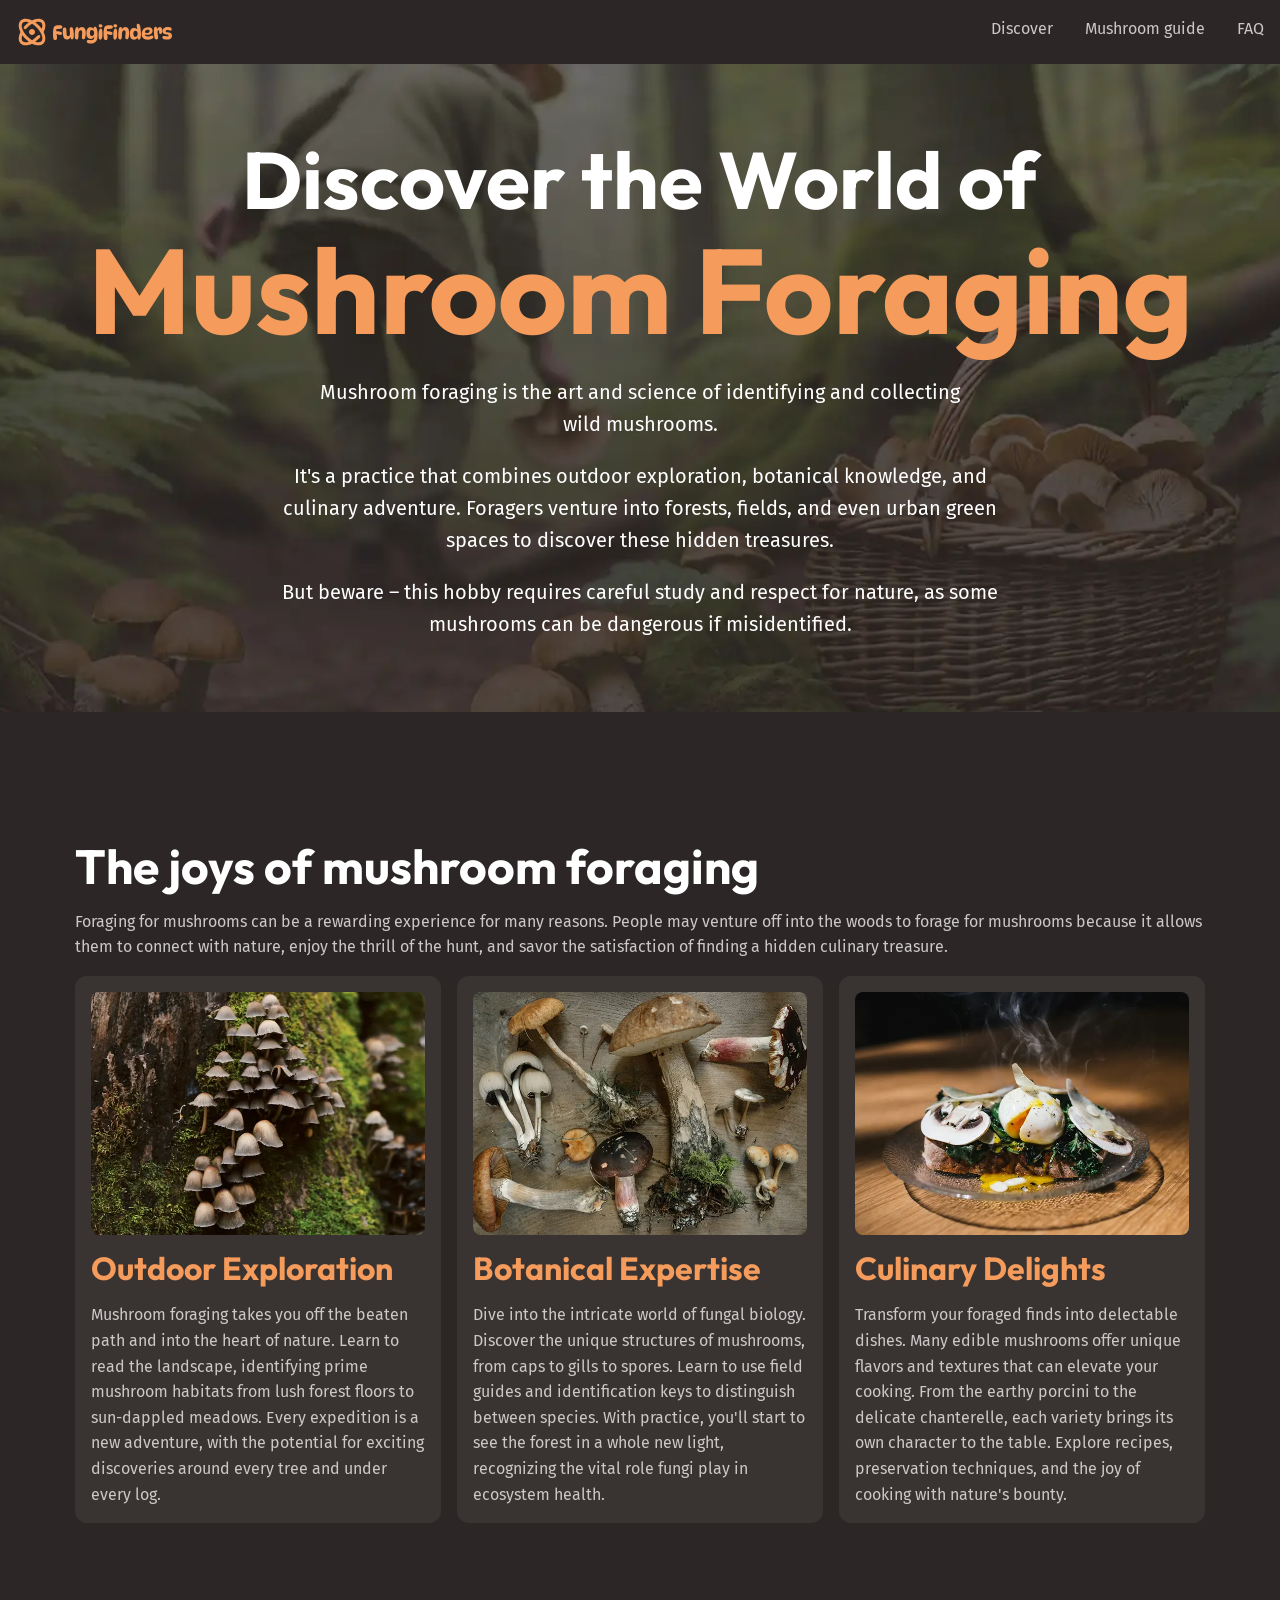
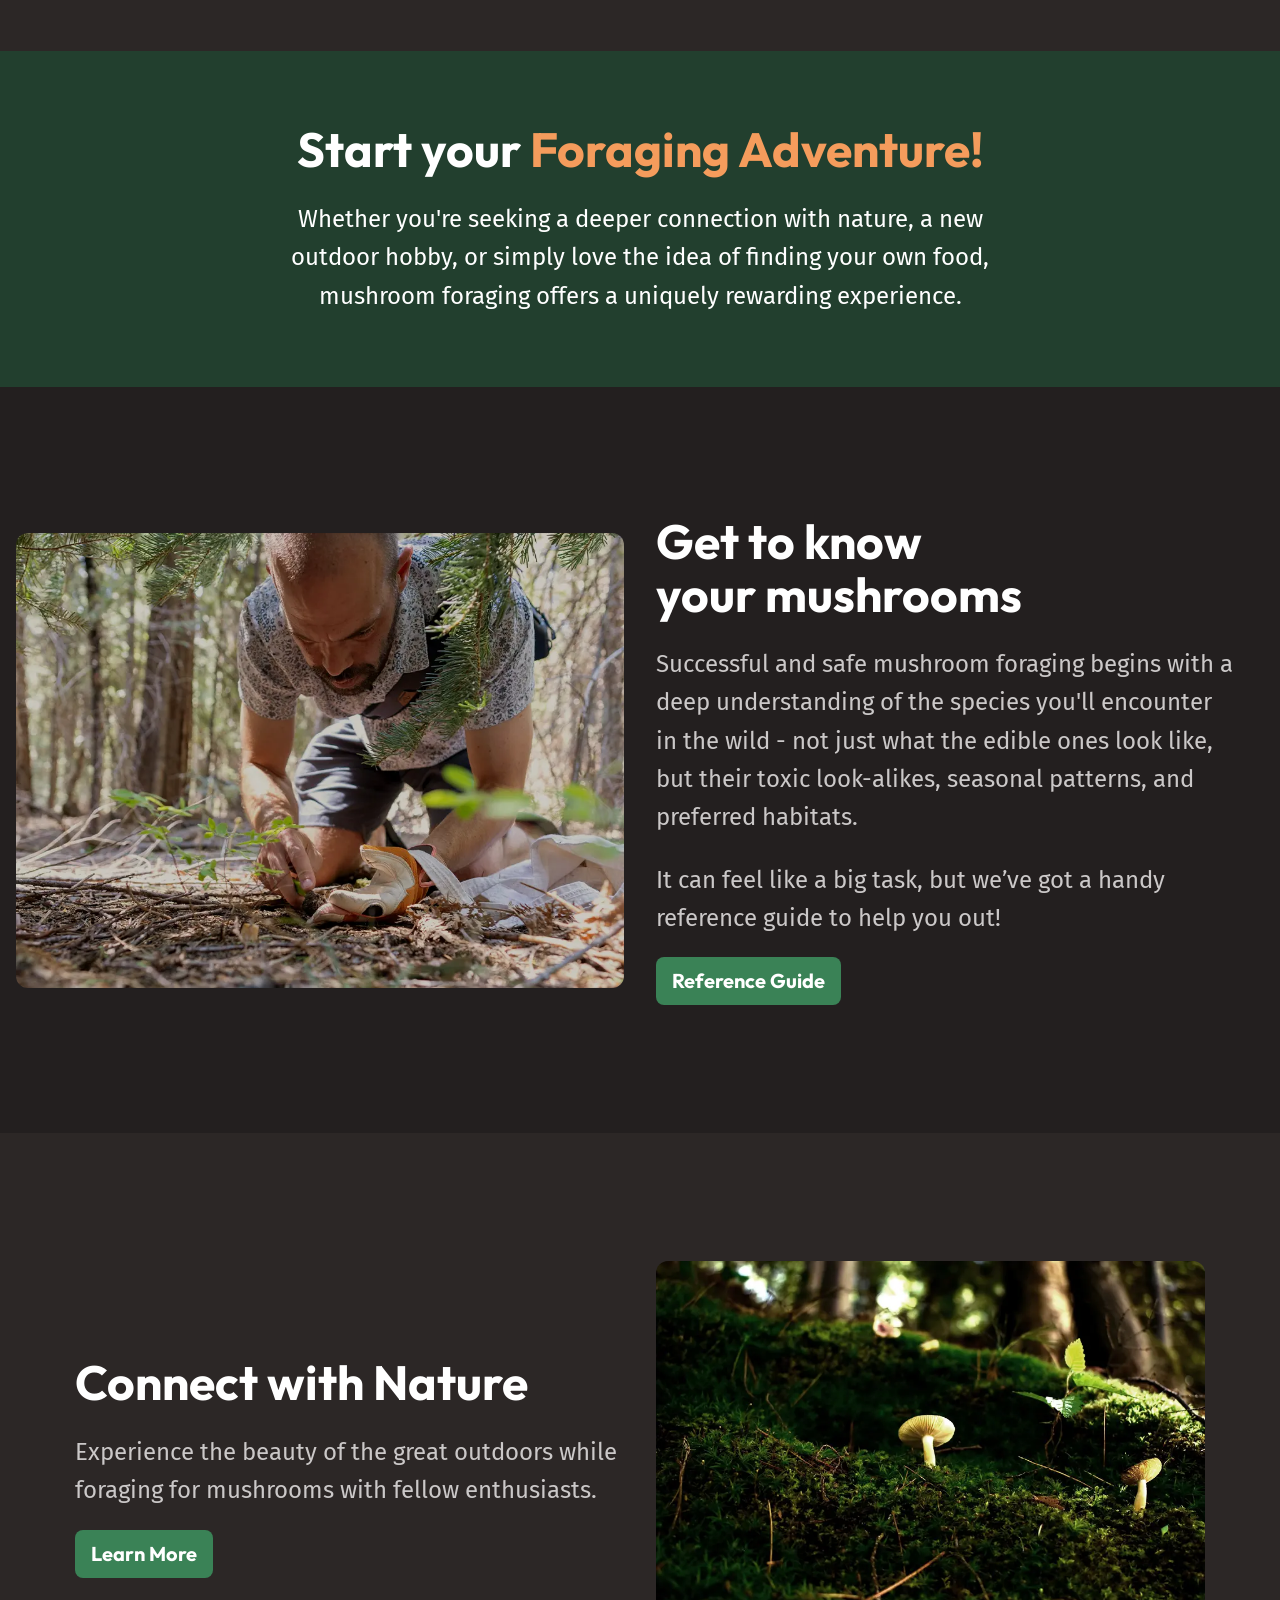
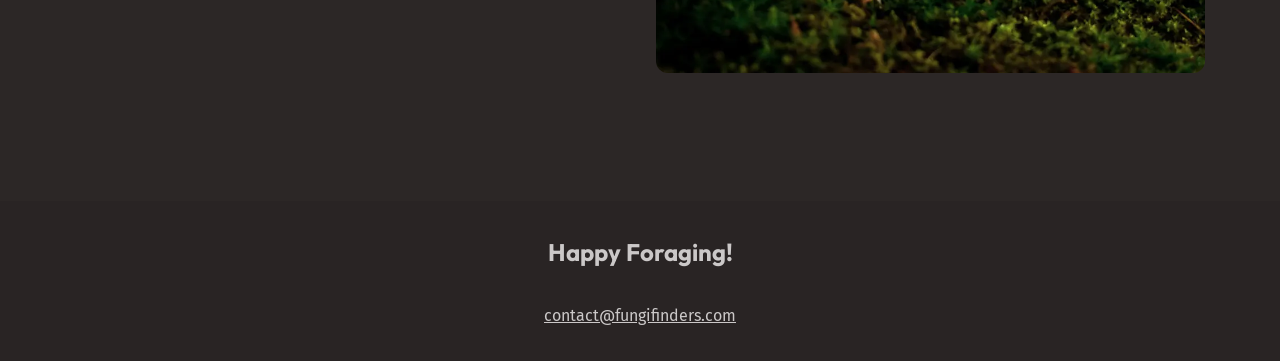
==== public/index.html @ 95f6a113 "refactor: reorganize" ====
<!doctype html>
<html lang="en">
  <head>
    <meta charset="UTF-8" />
    <meta name="viewport" content="width=device-width, initial-scale=1.0" />
    <title>FungiFinders</title>
    <link rel="preconnect" href="https://fonts.googleapis.com" />
    <link rel="preconnect" href="https://fonts.gstatic.com" crossorigin />
    <link
      href="https://fonts.googleapis.com/css2?family=Fira+Sans:wght@400;700&family=Outfit:wght@100..900&display=swap"
      rel="stylesheet"
    />
    <link rel="stylesheet" href="style.css" />
  </head>

  <body>
    <header class="site-header">
      <div class="wrapper" data-width="wide">
        <div class="site-header__inner">
          <a href="/">
            <img class="logo" src="../assets/fungi-finders.svg" />
          </a>
          <nav class="primary-navigation">
            <ul>
              <li href="#">Discover</li>
              <li href="#">Mushroom guide</li>
              <li href="#">FAQ</li>
            </ul>
          </nav>
        </div>
      </div>
    </header>

    <main>
      <section class="hero flow section" data-padding="compact">
        <div class="wrapper">
          <h1 class="hero__title">
            Discover the World of <span>Mushroom Foraging</span>
          </h1>
        </div>
        <div class="wrapper" data-width="narrow">
          <div class="flow">
            <p>
              Mushroom foraging is the art and science of identifying and
              collecting wild mushrooms.
            </p>
            <p>
              It's a practice that combines outdoor exploration, botanical
              knowledge, and culinary adventure. Foragers venture into forests,
              fields, and even urban green spaces to discover these hidden
              treasures.
            </p>
            <p>
              But beware – this hobby requires careful study and respect for
              nature, as some mushrooms can be dangerous if misidentified.
            </p>
          </div>
        </div>
      </section>

      <section class="section">
        <div class="wrapper flow">
          <h2 class="section-title">The joys of mushroom foraging</h2>
          <p>
            Foraging for mushrooms can be a rewarding experience for many
            reasons. People may venture off into the woods to forage for
            mushrooms because it allows them to connect with nature, enjoy the
            thrill of the hunt, and savor the satisfaction of finding a hidden
            culinary treasure.
          </p>
          <!-- 3 columns -->
          <div class="equal-columns">
            <div class="card">
              <img
                src="../assets/outdoor-exploration.webp"
                alt="Tightly grouped brown mushrooms growing up a mossy tree trunk"
              />
              <h3 class="card__title">Outdoor Exploration</h3>
              <p>
                Mushroom foraging takes you off the beaten path and into the
                heart of nature. Learn to read the landscape, identifying prime
                mushroom habitats from lush forest floors to sun-dappled
                meadows. Every expedition is a new adventure, with the potential
                for exciting discoveries around every tree and under every log.
              </p>
            </div>
            <div class="card">
              <img
                src="../assets/botanical-expertise.webp"
                alt="Wild mushrooms on a table"
              />
              <h3 class="card__title">Botanical Expertise</h3>
              <p>
                Dive into the intricate world of fungal biology. Discover the
                unique structures of mushrooms, from caps to gills to spores.
                Learn to use field guides and identification keys to distinguish
                between species. With practice, you'll start to see the forest
                in a whole new light, recognizing the vital role fungi play in
                ecosystem health.
              </p>
            </div>
            <div class="card">
              <img
                src="../assets/culinary-delight.webp"
                alt="A plate of food with mushrooms on top"
              />
              <h3 class="card__title">Culinary Delights</h3>
              <p>
                Transform your foraged finds into delectable dishes. Many edible
                mushrooms offer unique flavors and textures that can elevate
                your cooking. From the earthy porcini to the delicate
                chanterelle, each variety brings its own character to the table.
                Explore recipes, preservation techniques, and the joy of cooking
                with nature's bounty.
              </p>
            </div>
          </div>
        </div>
      </section>

      <section
        class="background-accent text-center section"
        data-padding="compact"
      >
        <div class="wrapper" data-width="narrow">
          <div class="flow font-size-lg text-high-contrast">
            <h2 class="section-title">
              Start your
              <span class="text-brand">Foraging Adventure!</span>
            </h2>
            <p>
              Whether you're seeking a deeper connection with nature, a new
              outdoor hobby, or simply love the idea of finding your own food,
              mushroom foraging offers a uniquely rewarding experience.
            </p>
          </div>
        </div>
      </section>

      <section class="background-extra-dark section">
        <!-- 2 columns -->
        <div class="wrapper" data-width="wide">
          <div class="equal-columns" data-gap="large" data-alignment="centered">
            <img
              src="../assets/get-to-know.webp"
              alt="A man on his knees collecting mushrooms in the forests"
            />
            <div class="flow font-size-lg">
              <h2 class="section-title">Get to know your mushrooms</h2>
              <p>
                Successful and safe mushroom foraging begins with a deep
                understanding of the species you'll encounter in the wild - not
                just what the edible ones look like, but their toxic
                look-alikes, seasonal patterns, and preferred habitats.
              </p>
              <p>
                It can feel like a big task, but we’ve got a handy reference
                guide to help you out!
              </p>
              <a href="#" class="button">Reference Guide</a>
            </div>
          </div>
        </div>
      </section>

      <section class="section">
        <!-- 2 columns -->
        <div class="wrapper">
          <div class="equal-columns" data-gap="large" data-alignment="centered">
            <div class="flow font-size-lg">
              <h2 class="section-title">Connect with Nature</h2>
              <p>
                Experience the beauty of the great outdoors while foraging for
                mushrooms with fellow enthusiasts.
              </p>
              <a href="#" class="button">
                Learn More
                <span class="visually-hidden">
                  about mushrooms with our helpful reference guide
                </span>
              </a>
            </div>

            <div>
              <img
                src="../assets/nature.webp"
                alt="Two white mushrooms growing on a mossy forest floor"
              />
            </div>
          </div>
        </div>
      </section>
    </main>

    <footer class="site-footer">
      <p class="site-footer__title">Happy Foraging!</p>
      <a href="mailto:contact@fungifinders.com">contact@fungifinders.com</a>
    </footer>
  </body>
</html>
---- public/style.css ----
@layer reset {
  *,
  *::before,
  *::after {
    box-sizing: border-box;
  }

  /* https://kilianvalkhof.com/2022/css-html/your-css-reset-needs-text-size-adjust-probably/ */
  html {
    -moz-text-size-adjust: none;
    -webkit-text-size-adjust: none;
    text-size-adjust: none;
  }

  body,
  h1,
  h2,
  h3,
  h4,
  p,
  figure,
  blockquote,
  dl,
  dd {
    margin: 0;
  }

  /* https://www.scottohara.me/blog/2019/01/12/lists-and-safari.html */
  [role="list"] {
    list-style: none;
    margin: 0;
    padding: 0;
  }

  body {
    min-block-size: 100vh;
    line-height: 1.6;
  }

  h1,
  h2,
  h3,
  button,
  input,
  label {
    line-height: 1.1;
  }

  h1,
  h2,
  h3,
  h4 {
    text-wrap: balance;
  }

  p,
  li {
    text-wrap: pretty;
  }

  img,
  picture {
    max-inline-size: 100%;
    display: block;
  }

  input,
  button,
  textarea,
  select {
    font: inherit;
  }
}

@layer base {
  :root {
    --clr-white: hsl(0, 0%, 100%);
    --clr-gray-100: hsl(0, 2%, 79%);
    --clr-brand-400: hsl(25, 88%, 75%);
    --clr-brand-500: hsl(25, 88%, 66%);
    --clr-green-400: hsl(143, 19%, 49%);
    --clr-green-500: hsl(143, 38%, 37%);
    --clr-green-600: hsl(145, 29%, 19%);
    --clr-brown-500: hsl(10, 5%, 25%);
    --clr-brown-600: hsl(9, 7%, 21%);
    --clr-brown-700: hsl(9, 8%, 16%);
    --clr-brown-800: hsl(0, 6%, 15%);
    --clr-brown-900: hsl(0, 6%, 13%);

    --clr-orange-500: hsl(28, 43%, 28%);
    --clr-red-500: hsl(359, 34%, 24%);
    --clr-teal-500: hsl(186, 42%, 25%);

    --ff-heading: "Outfit", sans-serif;
    --ff-body: "Fira Sans", sans-serif;

    --fs-300: 0.875rem;
    --fs-400: 1rem;
    --fs-500: 1.125rem;
    --fs-600: 1.25rem;
    --fs-700: 1.5rem;
    --fs-800: 2rem;
    --fs-900: 3.75rem;
    --fs-1000: 3.75rem;

    @media (width > 760px) {
      --fs-300: 0.875rem;
      --fs-400: 1rem;
      --fs-500: 1.25rem;
      --fs-600: 1.5rem;
      --fs-700: 2rem;
      --fs-800: 3rem;
      --fs-900: 5rem;
      --fs-1000: 7.5rem;
    }
  }
  /* in another selector for syntax highlighting reasons only */
  :root {
    --text-main: var(--clr-gray-100);
    --text-high-contrast: var(--clr-white);
    --text-brand: var(--clr-brand-500);
    --text-brand-light: var(--clr-brand-400);

    --background-accent-light: var(--clr-green-400);
    --background-accent-main: var(--clr-green-500);
    --background-accent-dark: var(--clr-green-600);

    --background-extra-light: var(--clr-brown-500);
    --background-light: var(--clr-brown-600);
    --background-main: var(--clr-brown-700);
    --background-dark: var(--clr-brown-800);
    --background-extra-dark: var(--clr-brown-900);

    --font-size-heading-sm: var(--fs-700);
    --font-size-heading-regular: var(--fs-800);
    --font-size-heading-lg: var(--fs-900);
    --font-size-heading-xl: var(--fs-1000);

    --font-size-sm: var(--fs-300);
    --font-size-regular: var(--fs-400);
    --font-size-md: var(--fs-500);
    --font-size-lg: var(--fs-600);

    --border-radius-1: 0.25rem;
    --border-radius-2: 0.5rem;
    --border-radius-3: 0.75rem;
  }
}

@layer base {
  body {
    font-family: var(--ff-body);
    font-size: var(--font-size-regular);
    color: var(--text-main);
    background-color: var(--background-main);
  }

  h1,
  h2,
  h3,
  h4 {
    font-family: var(--ff-heading);
    font-weight: 700;
    color: var(--text-high-contrast);
  }

  a {
    color: var(--text-high-contrast);
  }

  a:hover,
  a:focus-visible {
    color: var(--text-brand-light);
  }

  img {
    border-radius: var(--border-radius-3);
  }
}

@layer layout {
  .flow > * + * {
    margin-block-start: var(--flow-space, 1em);
  }
  .grid-flow {
    display: grid;
    gap: var(--grid-flow-space, 1rem);
  }

  .equal-columns {
    display: grid;
    gap: var(--equal-columns-gap, 1rem);
    align-items: var(--equal-columns-vertical-alignment, strech);

    @media (width > 760px) {
      grid-auto-flow: column;
      grid-auto-columns: 1fr;
    }

    &[data-gap="large"] {
      --equal-columns-gap: 2rem;
    }

    &[data-alignment="centered"] {
      --equal-columns-vertical-alignment: center;
    }
  }

  .section {
    --padding: 3.75rem;
    padding-block: var(--padding);

    @media (min-width: 760px) {
      --padding: 8rem;

      &[data-padding="compact"] {
        --padding: 4.5rem;
      }
    }
  }

  .wrapper {
    --wrapper-max-width: 1130px;
    max-width: var(--wrapper-max-width);
    margin-inline: auto;
    padding-inline: 1rem;
    box-sizing: content-box;

    &[data-width="narrow"] {
      --wrapper-max-width: 720px;
      max-width: var(--wrapper-max-width);
    }

    &[data-width="wide"] {
      --wrapper-max-width: 1330px;
      max-width: var(--wrapper-max-width);
    }
  }
}

@layer components {
  .site-header {
    padding-block: 1rem;
  }
  .site-header__inner {
    display: flex;
    justify-content: space-between;
    flex-wrap: wrap;
    gap: 0.5rem 2rem;
  }

  .primary-navigation {
    ul {
      display: flex;
      gap: 0.5rem 2rem;
      flex-wrap: wrap;
      list-style: none;
      margin: 0;
      padding: 0;
    }
  }

  .site-footer {
    background-color: var(--background-dark);
    text-align: center;
    padding-block: 2rem;
    display: grid;
    gap: 2rem;

    a {
      color: var(--text-main);
    }

    a:hover,
    a:focus-visible {
      color: var(--text-brand-light);
    }
  }

  .site-footer__title {
    font-size: var(--font-size-lg);
    font-family: var(--ff-heading);
    font-weight: 700;
  }

  .hero {
    text-align: center;
    font-size: var(--font-size-md);
    color: var(--text-high-contrast);
    background-image: url(/assets/hero.webp);
    background-size: cover;
    background-position: center;
  }
  .hero__title {
    font-size: var(--font-size-heading-lg);
    span {
      font-size: var(--font-size-heading-xl);
      color: var(--text-brand);
      display: block;
    }
  }

  .card {
    display: grid;
    gap: var(--card-gap, 1rem);
    padding: 1rem;
    background-color: var(--background-light);
    border-radius: var(--border-radius-3);

    img {
      border-radius: var(--border-radius-2);
    }
  }

  .card__title {
    font-size: var(--card-title-font-size, var(--font-size-heading-sm));
    color: var(--card-title-color, var(--text-brand));
  }

  .button {
    cursor: pointer;
    font-size: var(--font-size-md);
    text-decoration: none;
    display: inline-flex;
    padding: 0.5rem 1rem;
    background-color: var(--background-accent-main);
    font-weight: 700;
    font-family: var(--ff-heading);
    border-radius: var(--border-radius-2);
  }

  .button:hover,
  .button:focus-visible {
    background-color: var(--background-accent-light);
    color: var(--text-high-contrast);
  }
}

@layer utilities {
  .text-center {
    text-align: center;
  }
  .text-brand {
    color: var(--text-brand);
  }
  .text-high-contrast {
    color: var(--text-high-contrast);
  }

  .section-title {
    font-size: var(--font-size-heading-regular);
  }

  .background-base {
    background-color: var(--background-base);
  }
  .background-light {
    background-color: var(--background-light);
  }
  .background-extra-light {
    background-color: var(--background-extra-light);
  }
  .background-dark {
    background-color: var(--background-dark);
  }
  .background-extra-dark {
    background-color: var(--background-extra-dark);
  }

  .background-accent {
    background-color: var(--background-accent-dark);
  }

  .font-size-sm {
    font-size: var(--font-size-sm);
  }
  .font-size-regular {
    font-size: var(--font-size-regular);
  }
  .font-size-md {
    font-size: var(--font-size-md);
  }
  .font-size-lg {
    font-size: var(--font-size-lg);
  }

  .visually-hidden {
    clip: rect(0 0 0 0);
    clip-path: inset(50%);
    height: 1px;
    overflow: hidden;
    position: absolute;
    white-space: nowrap;
    width: 1px;
  }
}
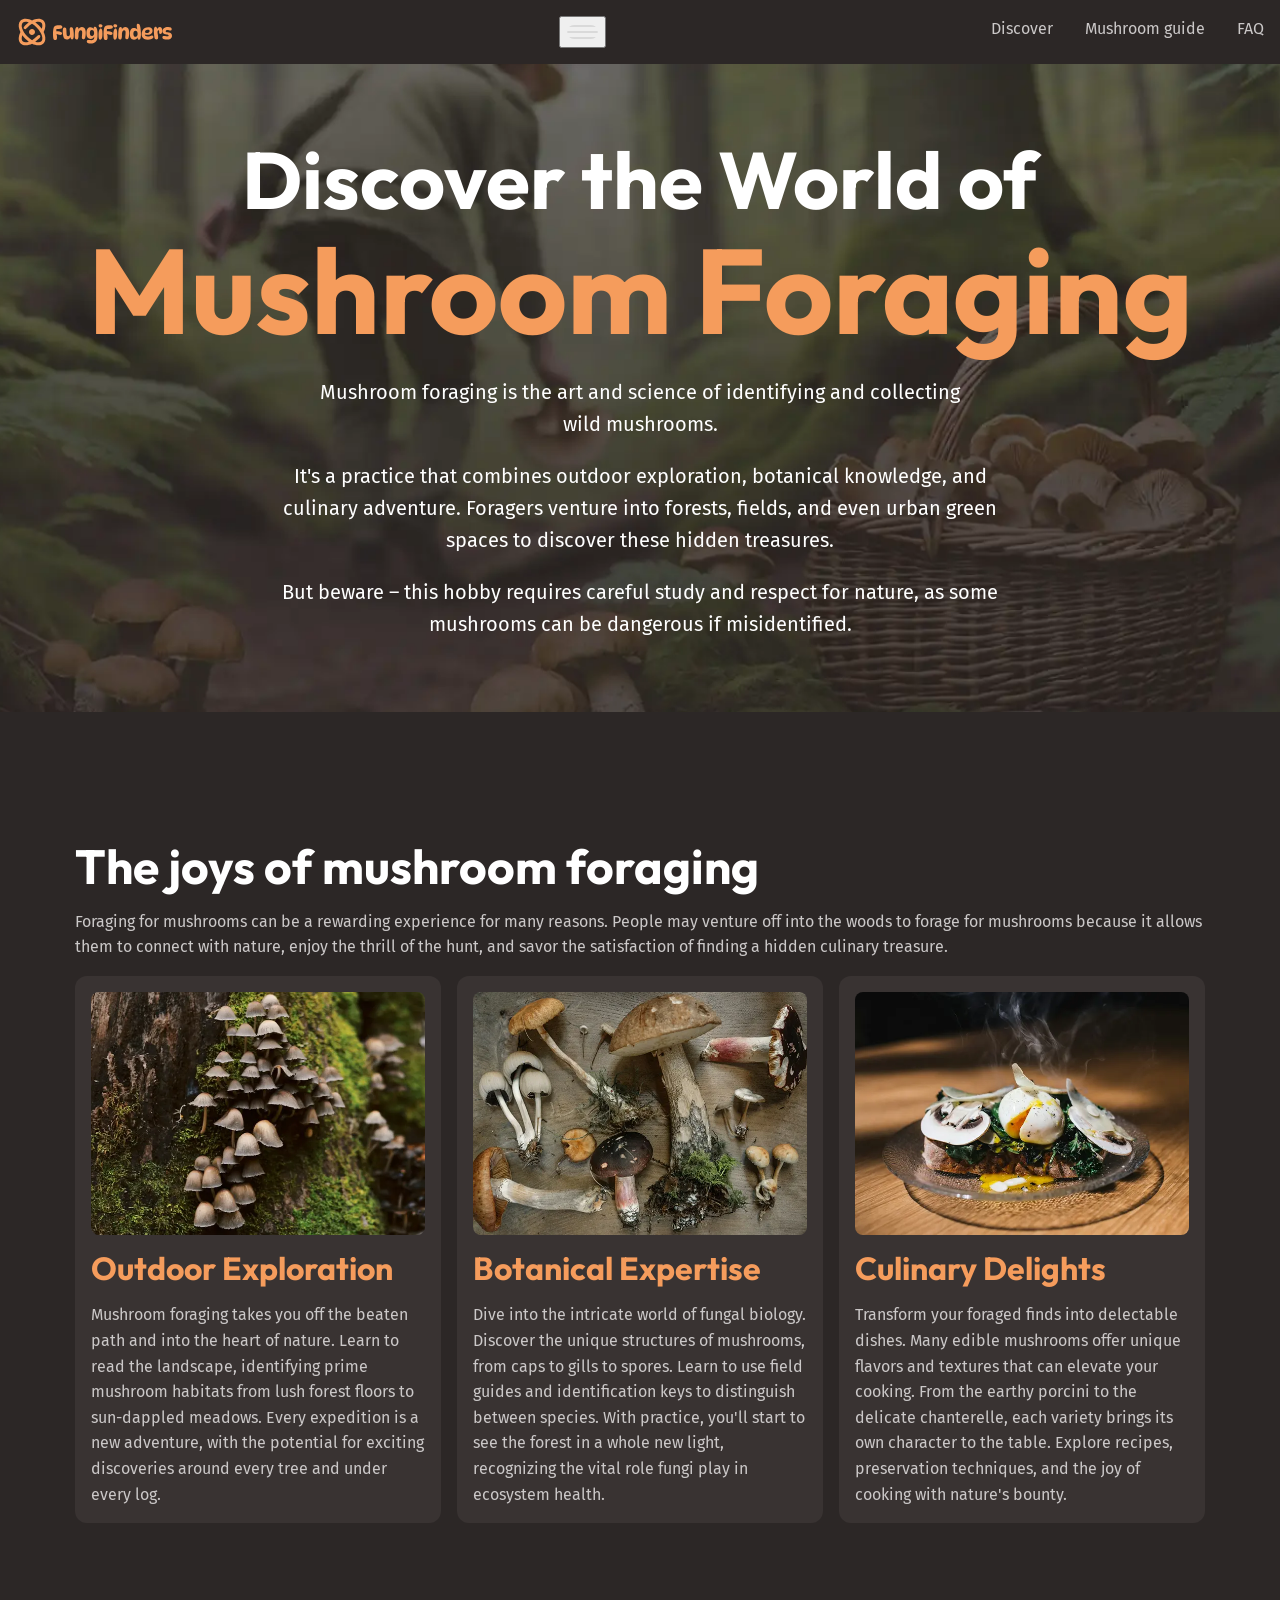
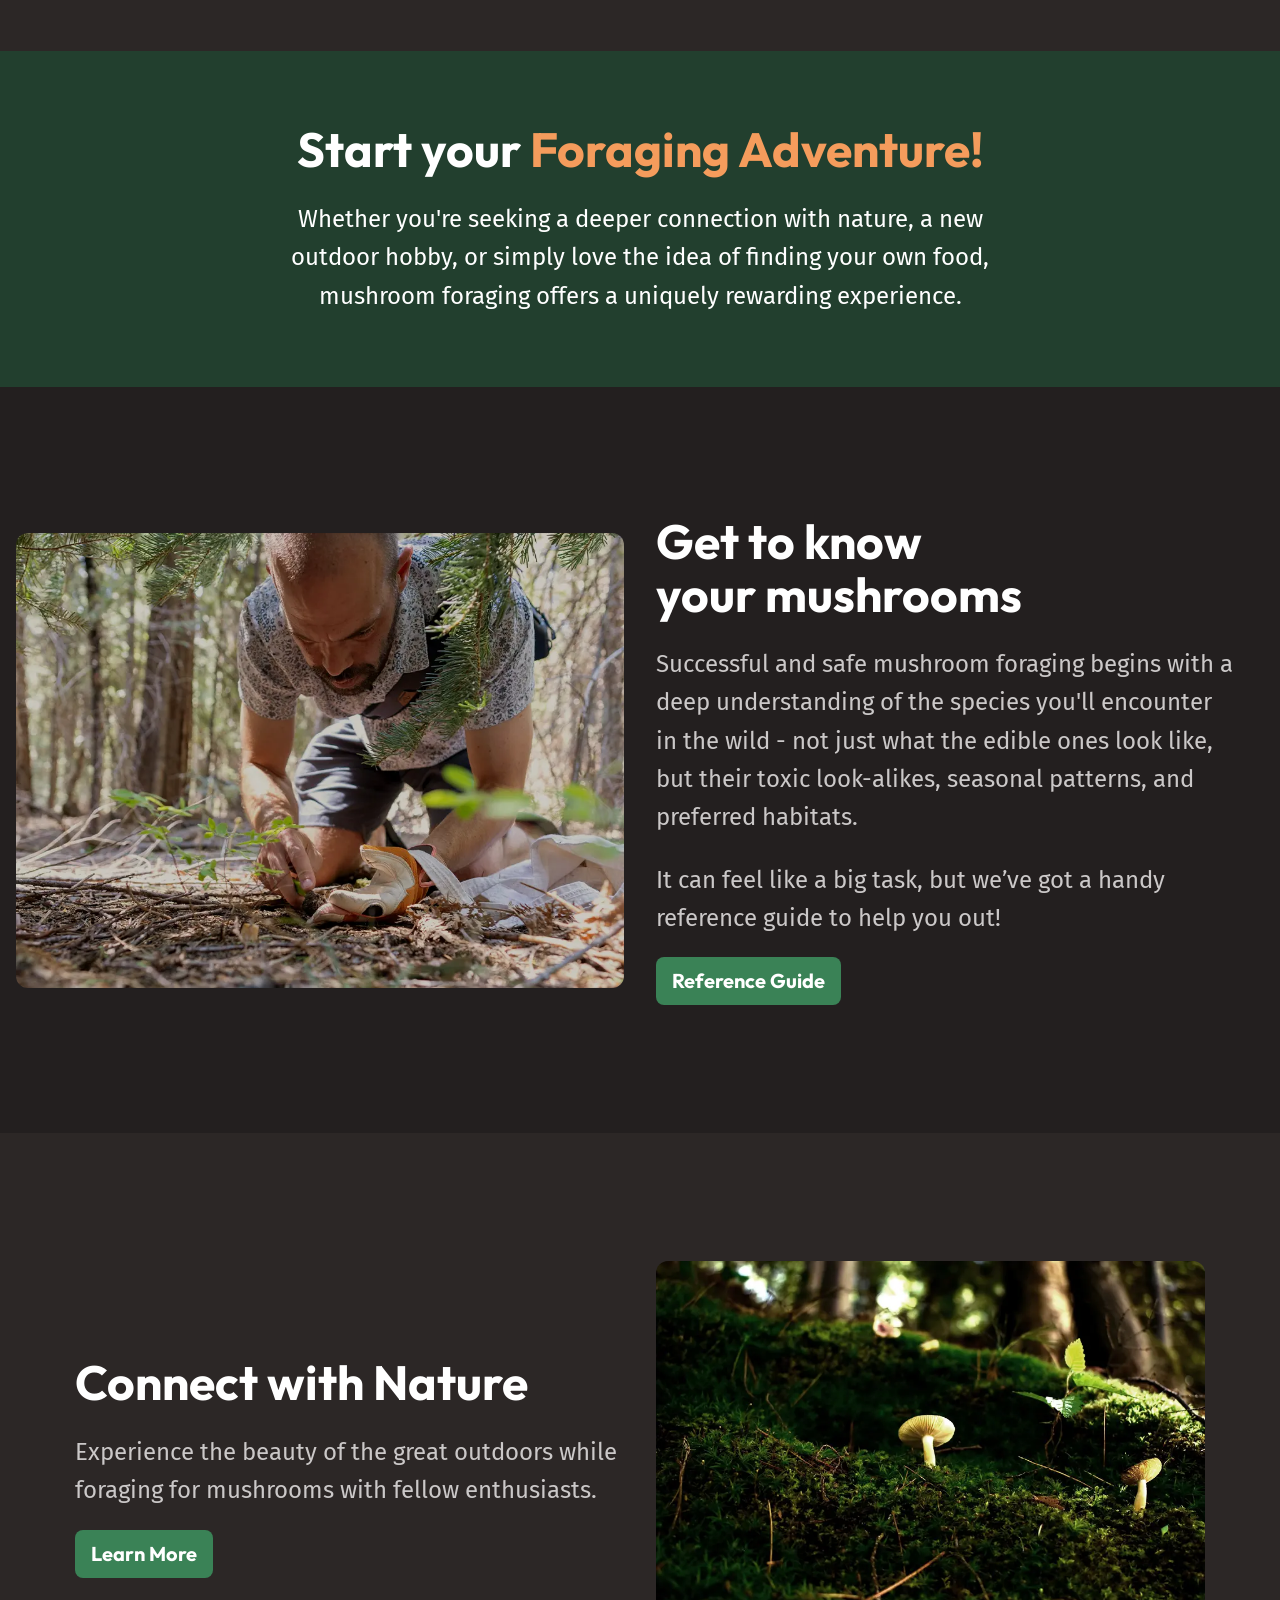
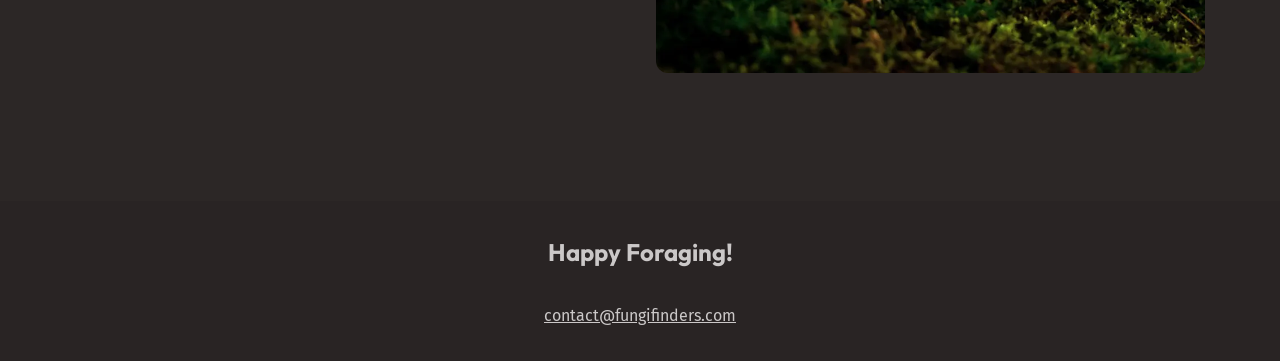
==== commit cf3fedee: "feat: add hamburger menu button" ====
--- a/public/index.html
+++ b/public/index.html
@@ -18,9 +18,13 @@
       <div class="wrapper" data-width="wide">
         <div class="site-header__inner">
           <a href="/">
-            <img class="logo" src="../assets/fungi-finders.svg" />
+            <img class="logo" src="./assets/fungi-finders.svg" />
           </a>
-          <nav class="primary-navigation">
+          <button aria-controls="primary-nav" aria-expanded="false">
+            <span class="visually-hidden">Menu</span>
+            <img src="/public/assets/hamburger.svg" alt="" />
+          </button>
+          <nav id="primary-nav" class="primary-navigation">
             <ul>
               <li href="#">Discover</li>
               <li href="#">Mushroom guide</li>
@@ -72,7 +76,7 @@
           <div class="equal-columns">
             <div class="card">
               <img
-                src="../assets/outdoor-exploration.webp"
+                src="./assets/outdoor-exploration.webp"
                 alt="Tightly grouped brown mushrooms growing up a mossy tree trunk"
               />
               <h3 class="card__title">Outdoor Exploration</h3>
@@ -86,7 +90,7 @@
             </div>
             <div class="card">
               <img
-                src="../assets/botanical-expertise.webp"
+                src="./assets/botanical-expertise.webp"
                 alt="Wild mushrooms on a table"
               />
               <h3 class="card__title">Botanical Expertise</h3>
@@ -101,7 +105,7 @@
             </div>
             <div class="card">
               <img
-                src="../assets/culinary-delight.webp"
+                src="./assets/culinary-delight.webp"
                 alt="A plate of food with mushrooms on top"
               />
               <h3 class="card__title">Culinary Delights</h3>
@@ -142,7 +146,7 @@
         <div class="wrapper" data-width="wide">
           <div class="equal-columns" data-gap="large" data-alignment="centered">
             <img
-              src="../assets/get-to-know.webp"
+              src="./assets/get-to-know.webp"
               alt="A man on his knees collecting mushrooms in the forests"
             />
             <div class="flow font-size-lg">
@@ -183,7 +187,7 @@
 
             <div>
               <img
-                src="../assets/nature.webp"
+                src="./assets/nature.webp"
                 alt="Two white mushrooms growing on a mossy forest floor"
               />
             </div>
--- a/public/style.css
+++ b/public/style.css
@@ -287,7 +287,7 @@
     text-align: center;
     font-size: var(--font-size-md);
     color: var(--text-high-contrast);
-    background-image: url(/assets/hero.webp);
+    background-image: url(./assets/hero.webp);
     background-size: cover;
     background-position: center;
   }
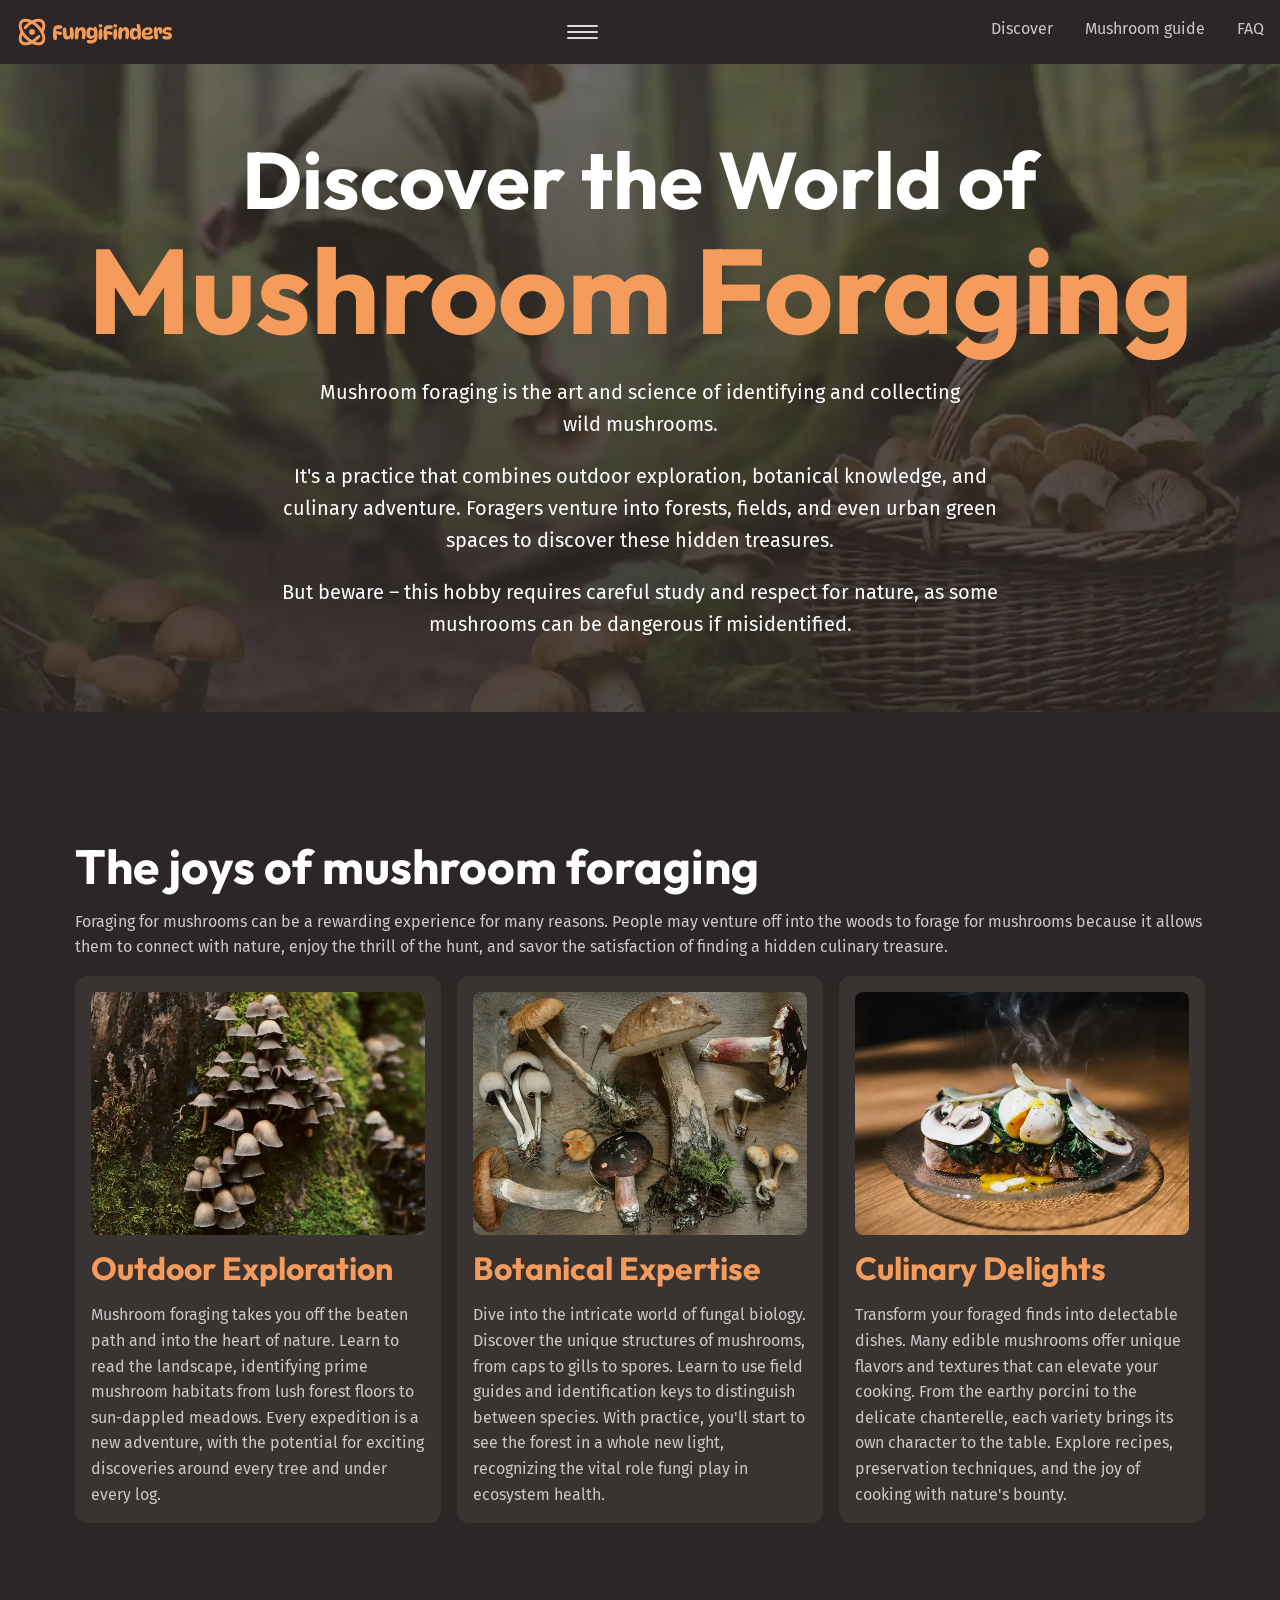
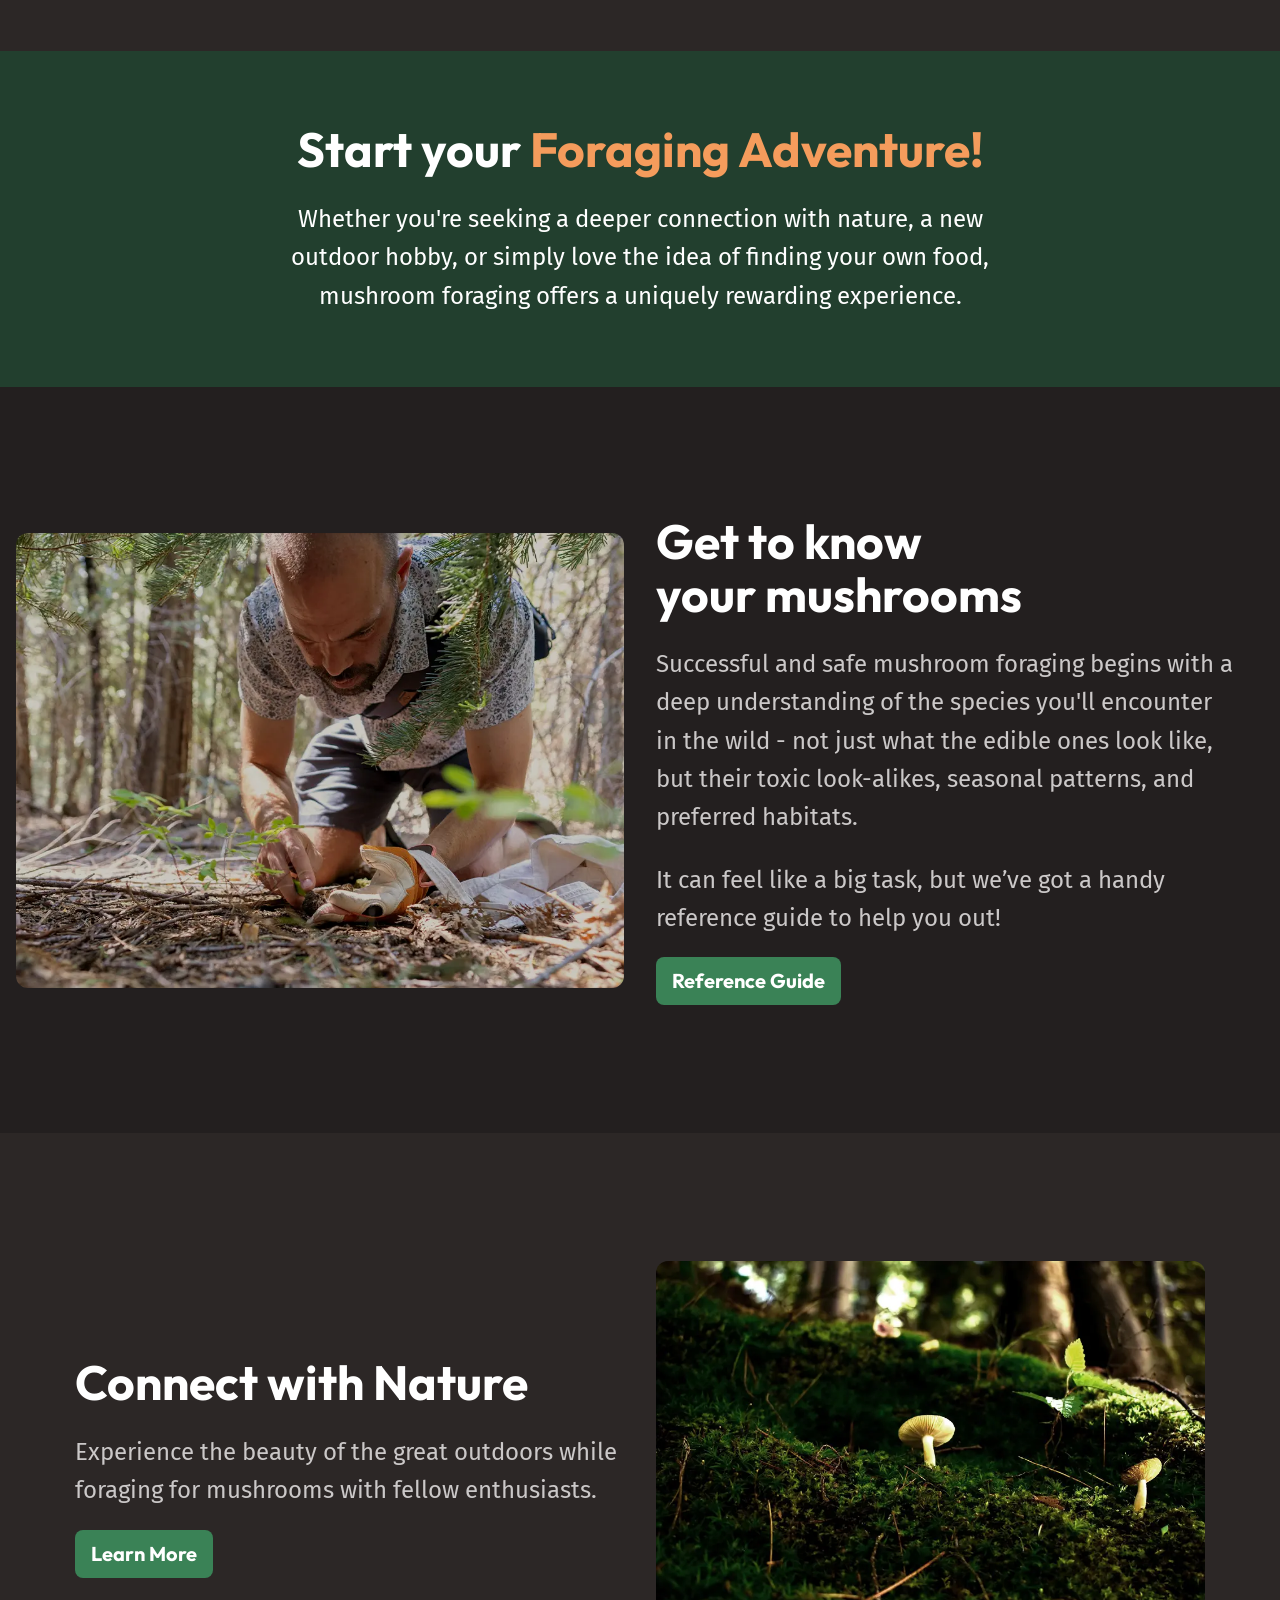
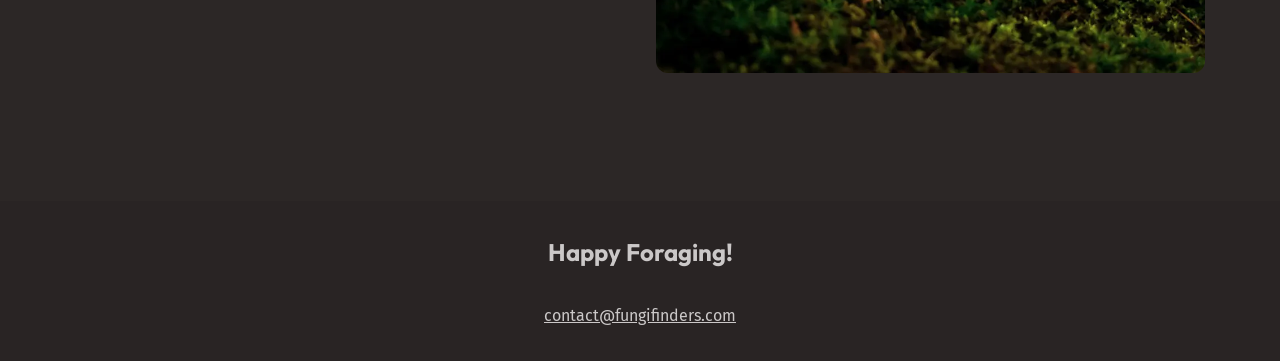
==== commit 0e95a4a9: "styles: mobile hamburger style" ====
--- a/public/index.html
+++ b/public/index.html
@@ -25,7 +25,7 @@
             <img src="/public/assets/hamburger.svg" alt="" />
           </button>
           <nav id="primary-nav" class="primary-navigation">
-            <ul>
+            <ul role="list">
               <li href="#">Discover</li>
               <li href="#">Mushroom guide</li>
               <li href="#">FAQ</li>
--- a/public/style.css
+++ b/public/style.css
@@ -249,6 +249,17 @@
     gap: 0.5rem 2rem;
   }
 
+  [aria-controls="primary-nav"] {
+    cursor: pointer;
+    background: transparent;
+    border: 0;
+    z-index: 100;
+
+    img {
+      border-radius: 0;
+    }
+  }
+
   .primary-navigation {
     ul {
       display: flex;
@@ -257,6 +268,34 @@
       list-style: none;
       margin: 0;
       padding: 0;
+    }
+
+    a {
+      text-decoration: none;
+    }
+
+    @media (width < 760px) {
+      font-size: var(--font-size-lg);
+      font-weight: 700;
+      font-family: var(--ff-heading);
+      position: absolute;
+      top: 0;
+      right: 0;
+      padding: 2rem;
+      background-color: var(--background-accent-main);
+      border-radius: 0 0 0 var(--border-radius-3);
+      z-index: 10;
+
+      ul {
+        flex-direction: column;
+        gap: 0;
+      }
+
+      li + li {
+        border-top: 2px solid var(--background-accent-light);
+        margin-block-start: 1.5rem;
+        padding-block-start: 1.5rem;
+      }
     }
   }
 
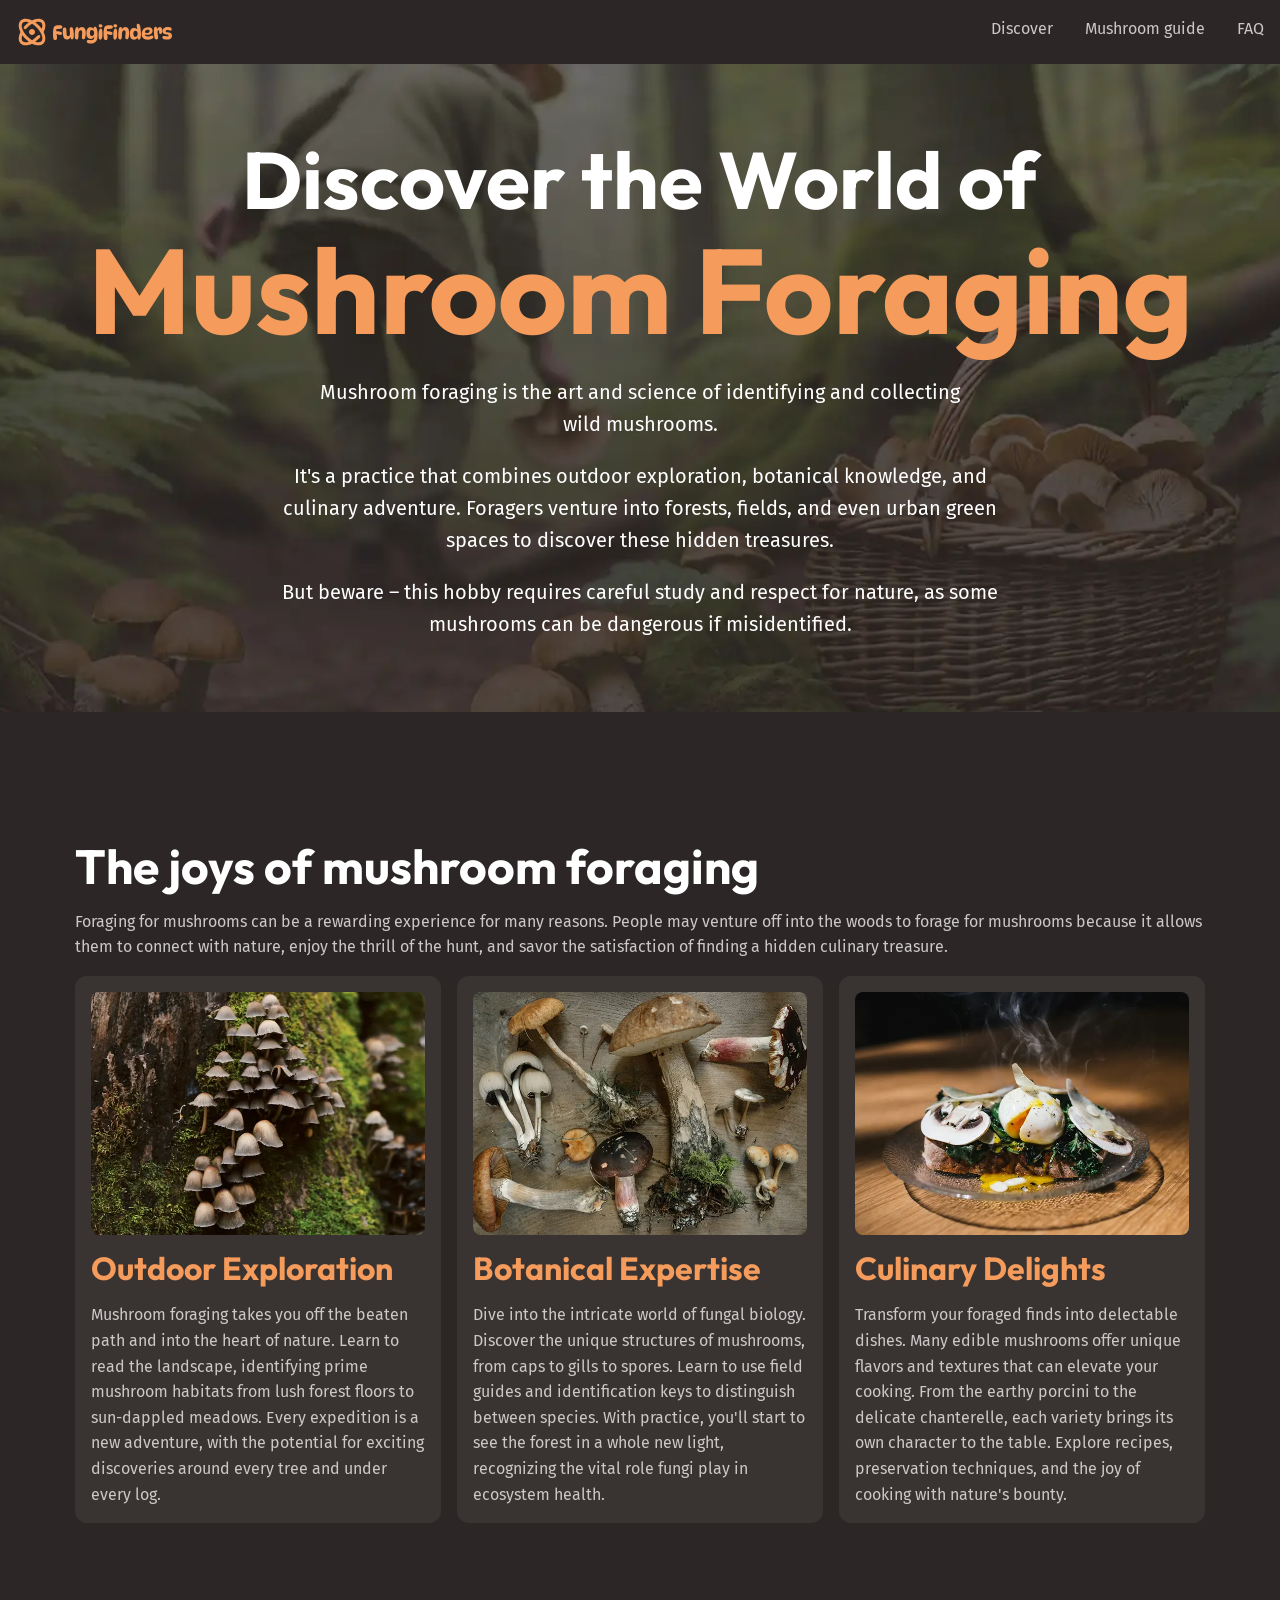
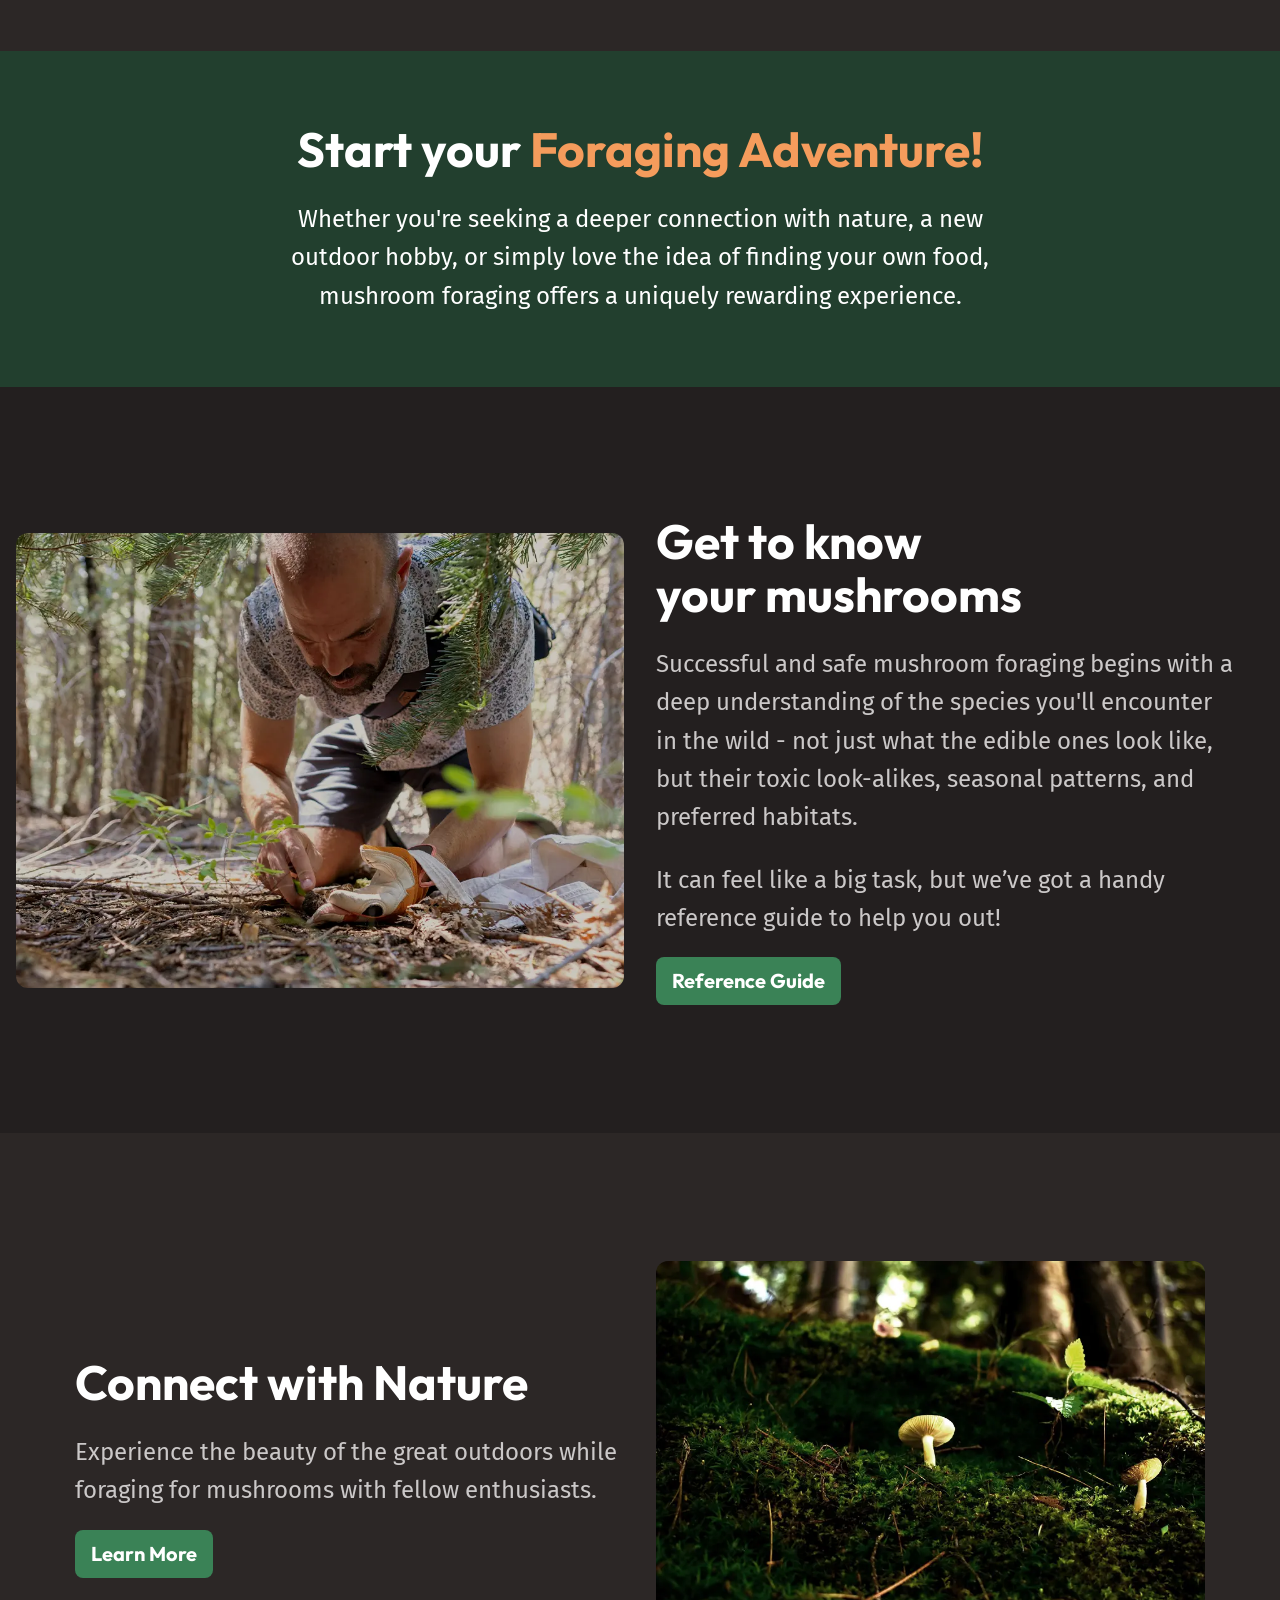
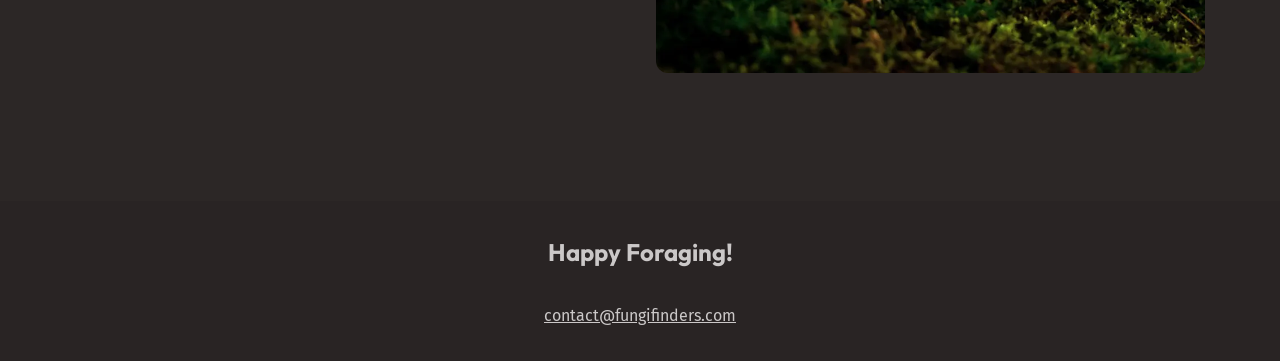
==== commit b83fa4f7: "feat: add functional hamburger menu" ====
--- a/public/index.html
+++ b/public/index.html
@@ -11,6 +11,7 @@
       rel="stylesheet"
     />
     <link rel="stylesheet" href="style.css" />
+    <script src="./main.js" defer></script>
   </head>
 
   <body>
--- a/public/style.css
+++ b/public/style.css
@@ -260,6 +260,10 @@
     }
   }
 
+  [aria-controls="primary-nav"] {
+    display: none;
+  }
+
   .primary-navigation {
     ul {
       display: flex;
@@ -275,6 +279,7 @@
     }
 
     @media (width < 760px) {
+      display: none;
       font-size: var(--font-size-lg);
       font-weight: 700;
       font-family: var(--ff-heading);
@@ -299,6 +304,15 @@
     }
   }
 
+  @media (width < 760px) {
+    [aria-controls="primary-nav"] {
+      display: block;
+    }
+    [aria-expanded="true"] + .primary-navigation {
+      display: block;
+    }
+  }
+
   .site-footer {
     background-color: var(--background-dark);
     text-align: center;
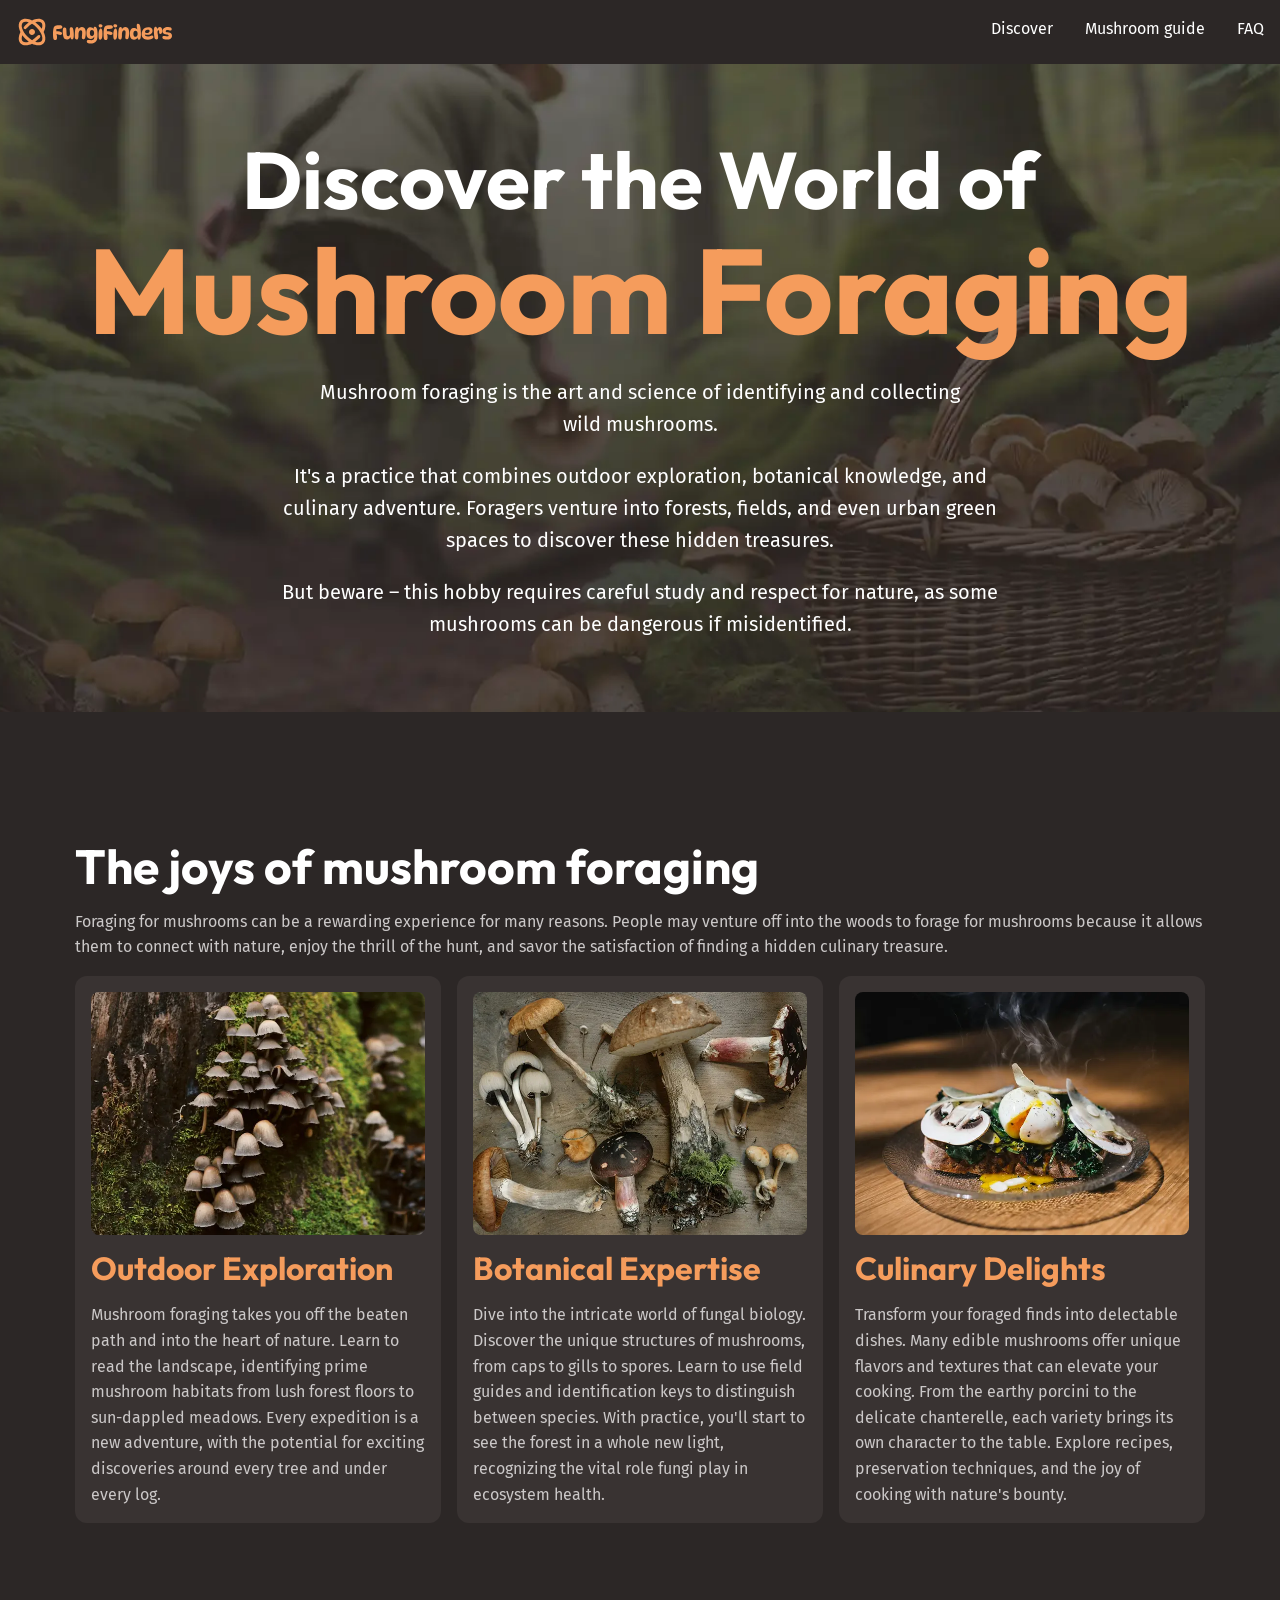
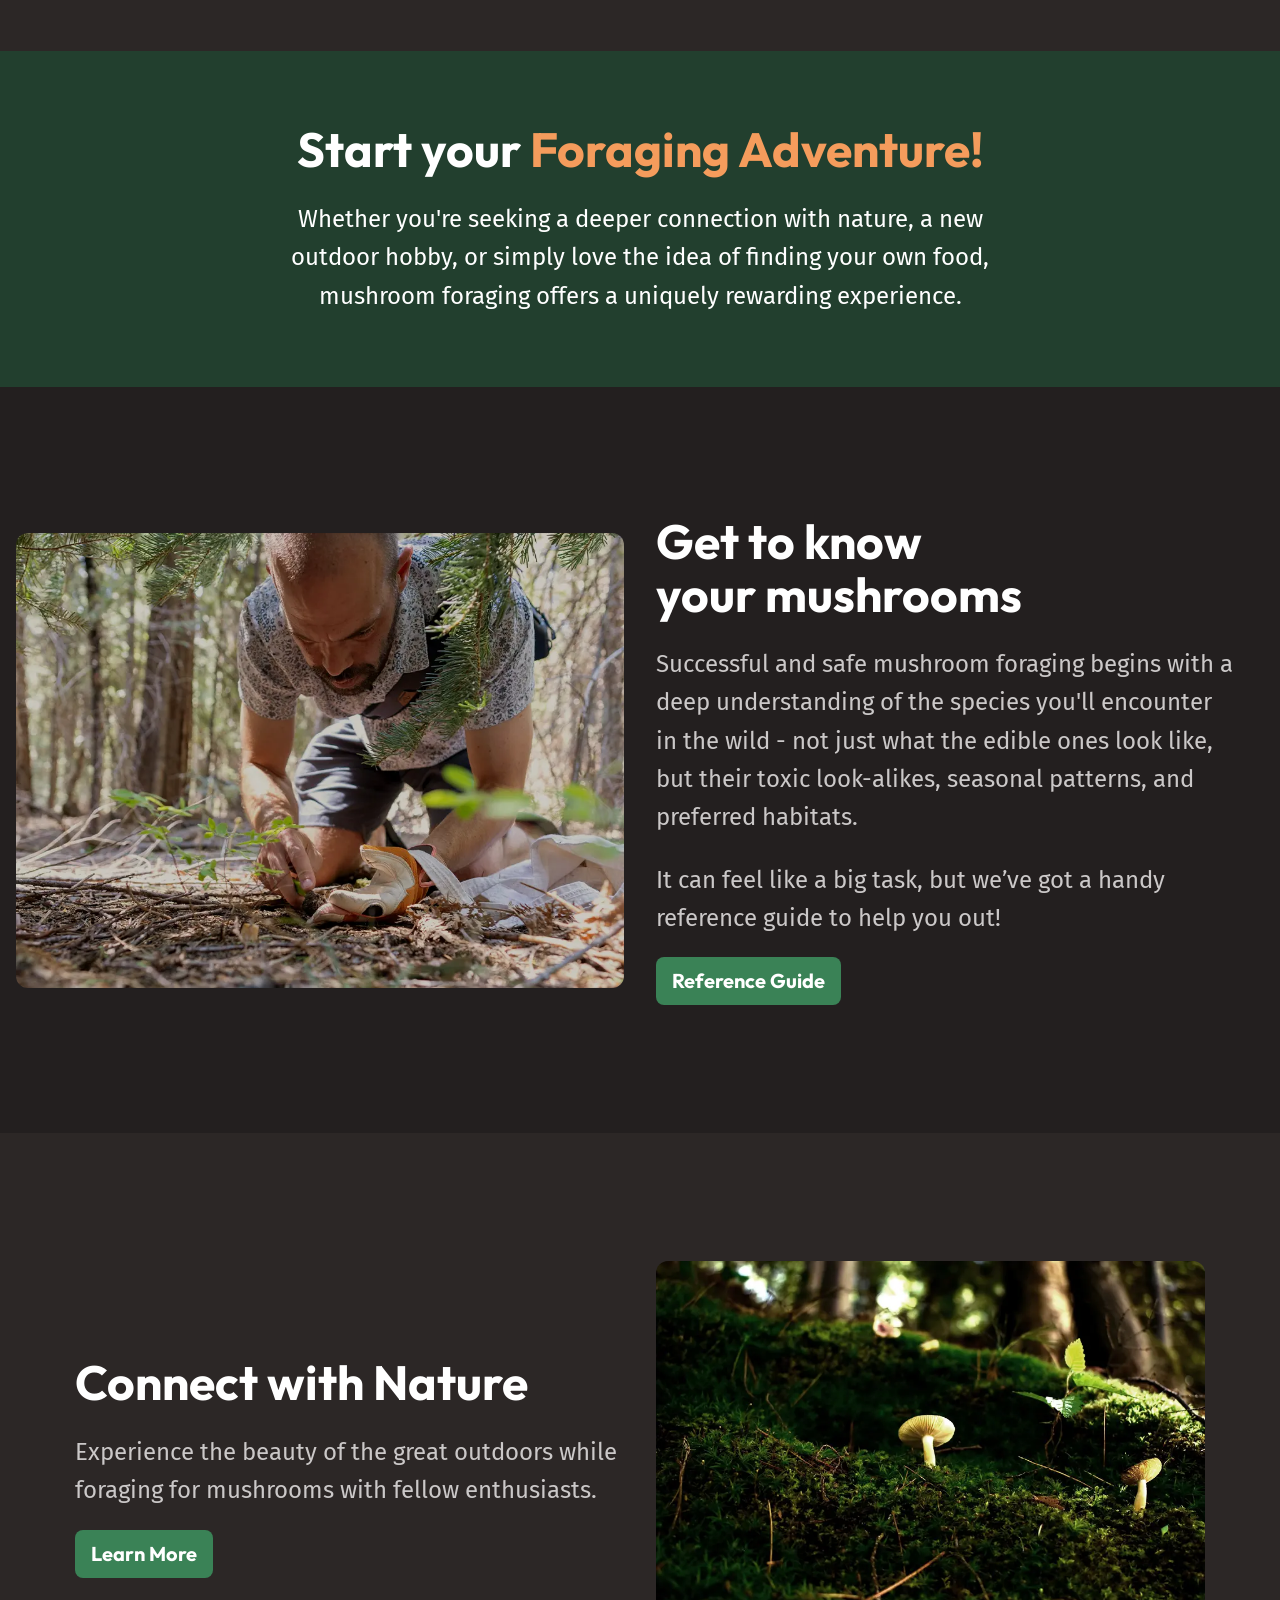
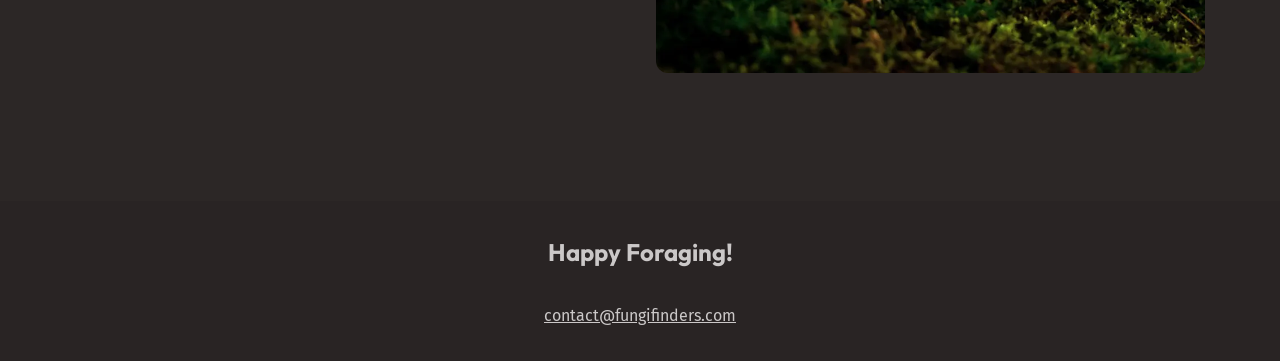
==== commit 0d3d4551: "feat: add mushroom-guide page" ====
--- a/public/index.html
+++ b/public/index.html
@@ -15,28 +15,29 @@
   </head>
 
   <body>
+    <a class="skip-to-main" href="#main">Skip to main content</a>
     <header class="site-header">
       <div class="wrapper" data-width="wide">
         <div class="site-header__inner">
-          <a href="/">
+          <a href="./">
             <img class="logo" src="./assets/fungi-finders.svg" />
           </a>
           <button aria-controls="primary-nav" aria-expanded="false">
             <span class="visually-hidden">Menu</span>
-            <img src="/public/assets/hamburger.svg" alt="" />
+            <img src="./assets/hamburger.svg" alt="" />
           </button>
           <nav id="primary-nav" class="primary-navigation">
             <ul role="list">
-              <li href="#">Discover</li>
-              <li href="#">Mushroom guide</li>
-              <li href="#">FAQ</li>
+              <li><a href="./">Discover</a></li>
+              <li><a href="./mushroom-guide.html">Mushroom guide</a></li>
+              <li><a href="./mushroom-guide.html#faq">FAQ</a></li>
             </ul>
           </nav>
         </div>
       </div>
     </header>
 
-    <main>
+    <main id="main">
       <section class="hero flow section" data-padding="compact">
         <div class="wrapper">
           <h1 class="hero__title">
--- a/public/style.css
+++ b/public/style.css
@@ -148,6 +148,18 @@
 }
 
 @layer base {
+  html {
+    font-family: var(--ff-body);
+    line-height: 1.6;
+    scroll-padding: 3rem;
+  }
+
+  @media (prefers-reduced-motion: no-preference) {
+    html {
+      scroll-behavior: smooth;
+    }
+  }
+
   body {
     font-family: var(--ff-body);
     font-size: var(--font-size-regular);
@@ -179,12 +191,28 @@
 }
 
 @layer layout {
+  .flex-group {
+    display: flex;
+    gap: 1rem;
+    flex-wrap: wrap;
+  }
+
   .flow > * + * {
     margin-block-start: var(--flow-space, 1em);
   }
   .grid-flow {
     display: grid;
     gap: var(--grid-flow-space, 1rem);
+  }
+
+  .grid-auto-fit {
+    --auto-fit-min-col-size: 250px;
+    display: grid;
+    gap: 1rem;
+    grid-template-columns: repeat(
+      auto-fit,
+      minmax(min(var(--auto-fit-min-col-size), 100%), 1fr)
+    );
   }
 
   .equal-columns {
@@ -239,6 +267,23 @@
 }
 
 @layer components {
+  .skip-to-main:not(:focus) {
+    clip: rect(0 0 0 0);
+    clip-path: inset(50%);
+    height: 1px;
+    overflow: hidden;
+    position: absolute;
+    white-space: nowrap;
+    width: 1px;
+  }
+
+  .skip-to-main {
+    position: absolute;
+    padding: 1rem;
+    background: var(--background-accent-main);
+    border-radius: var(--border-radius-2);
+  }
+
   .site-header {
     padding-block: 1rem;
   }
@@ -353,8 +398,74 @@
     }
   }
 
+  .mushroom-guide {
+    --card-title-font-size: var(--font-size-lg);
+    --card-title-color: var(--text-high-contrast);
+    --card-gap: 0.75rem;
+  }
+
+  .faq-bento {
+    --card-title-color: var(--text-high-contrast);
+    display: grid;
+    gap: 1rem;
+    grid-template-areas:
+      "card-one"
+      "card-two"
+      "card-three"
+      "card-four";
+    @media (width > 600px) {
+      grid-template-columns: repeat(2, 1fr);
+      grid-template-areas:
+        "card-one card-two"
+        "card-three card-four";
+    }
+
+    @media (width > 900px) {
+      grid-template-columns: repeat(3, 1fr);
+      grid-template-areas:
+        "card-one   card-two    card-four"
+        "card-three card-three  card-four";
+    }
+
+    .card > img {
+      height: 100%;
+      object-fit: cover;
+    }
+
+    @media (width > 600px) {
+      .card:nth-child(even) > img {
+        order: 3;
+      }
+    }
+
+    .card:nth-child(1) {
+      grid-area: card-one;
+    }
+    .card:nth-child(2) {
+      grid-area: card-two;
+    }
+    .card:nth-child(3) {
+      grid-area: card-three;
+
+      @media (width > 900px) {
+        display: grid;
+        gap: 1rem;
+        grid-template-columns: 1fr 1fr;
+
+        img {
+          grid-column: 1 / 2;
+          grid-row: 1 / 3;
+        }
+      }
+    }
+    .card:nth-child(4) {
+      grid-area: card-four;
+    }
+  }
+
   .card {
-    display: grid;
+    display: flex;
+    flex-direction: column;
     gap: var(--card-gap, 1rem);
     padding: 1rem;
     background-color: var(--background-light);
@@ -368,6 +479,44 @@
   .card__title {
     font-size: var(--card-title-font-size, var(--font-size-heading-sm));
     color: var(--card-title-color, var(--text-brand));
+  }
+
+  .card__note {
+    margin-block-start: auto;
+    background-color: var(--background-extra-light);
+    padding: 0.75rem;
+    border-radius: var(--border-radius-2);
+  }
+
+  .tag-list {
+    display: flex;
+    gap: 0.5rem;
+    flex-wrap: wrap;
+
+    li {
+      color: var(--text-high-contrast);
+      font-size: var(--font-size-sm);
+      font-family: var(--ff-heading);
+      padding: 0rem 0.25rem;
+      background-color: var(--tag-bg, red);
+      border-radius: var(--border-radius-1);
+    }
+
+    [data-edible="edible"] {
+      --tag-bg: var(--background-accent-main);
+    }
+    [data-edible="toxic"] {
+      --tag-bg: var(--clr-red-500);
+    }
+    [data-season="summer"] {
+      --tag-bg: var(--background-accent-main);
+    }
+    [data-season="spring"] {
+      --tag-bg: var(--clr-teal-500);
+    }
+    [data-season="fall"] {
+      --tag-bg: var(--clr-orange-500);
+    }
   }
 
   .button {
@@ -387,6 +536,14 @@
     background-color: var(--background-accent-light);
     color: var(--text-high-contrast);
   }
+
+  select {
+    padding: 0.5rem 1rem;
+    background-color: var(--background-accent-main);
+    border: 0;
+    border-radius: var(--border-radius-2);
+    color: var(--text-high-contrast);
+  }
 }
 
 @layer utilities {
